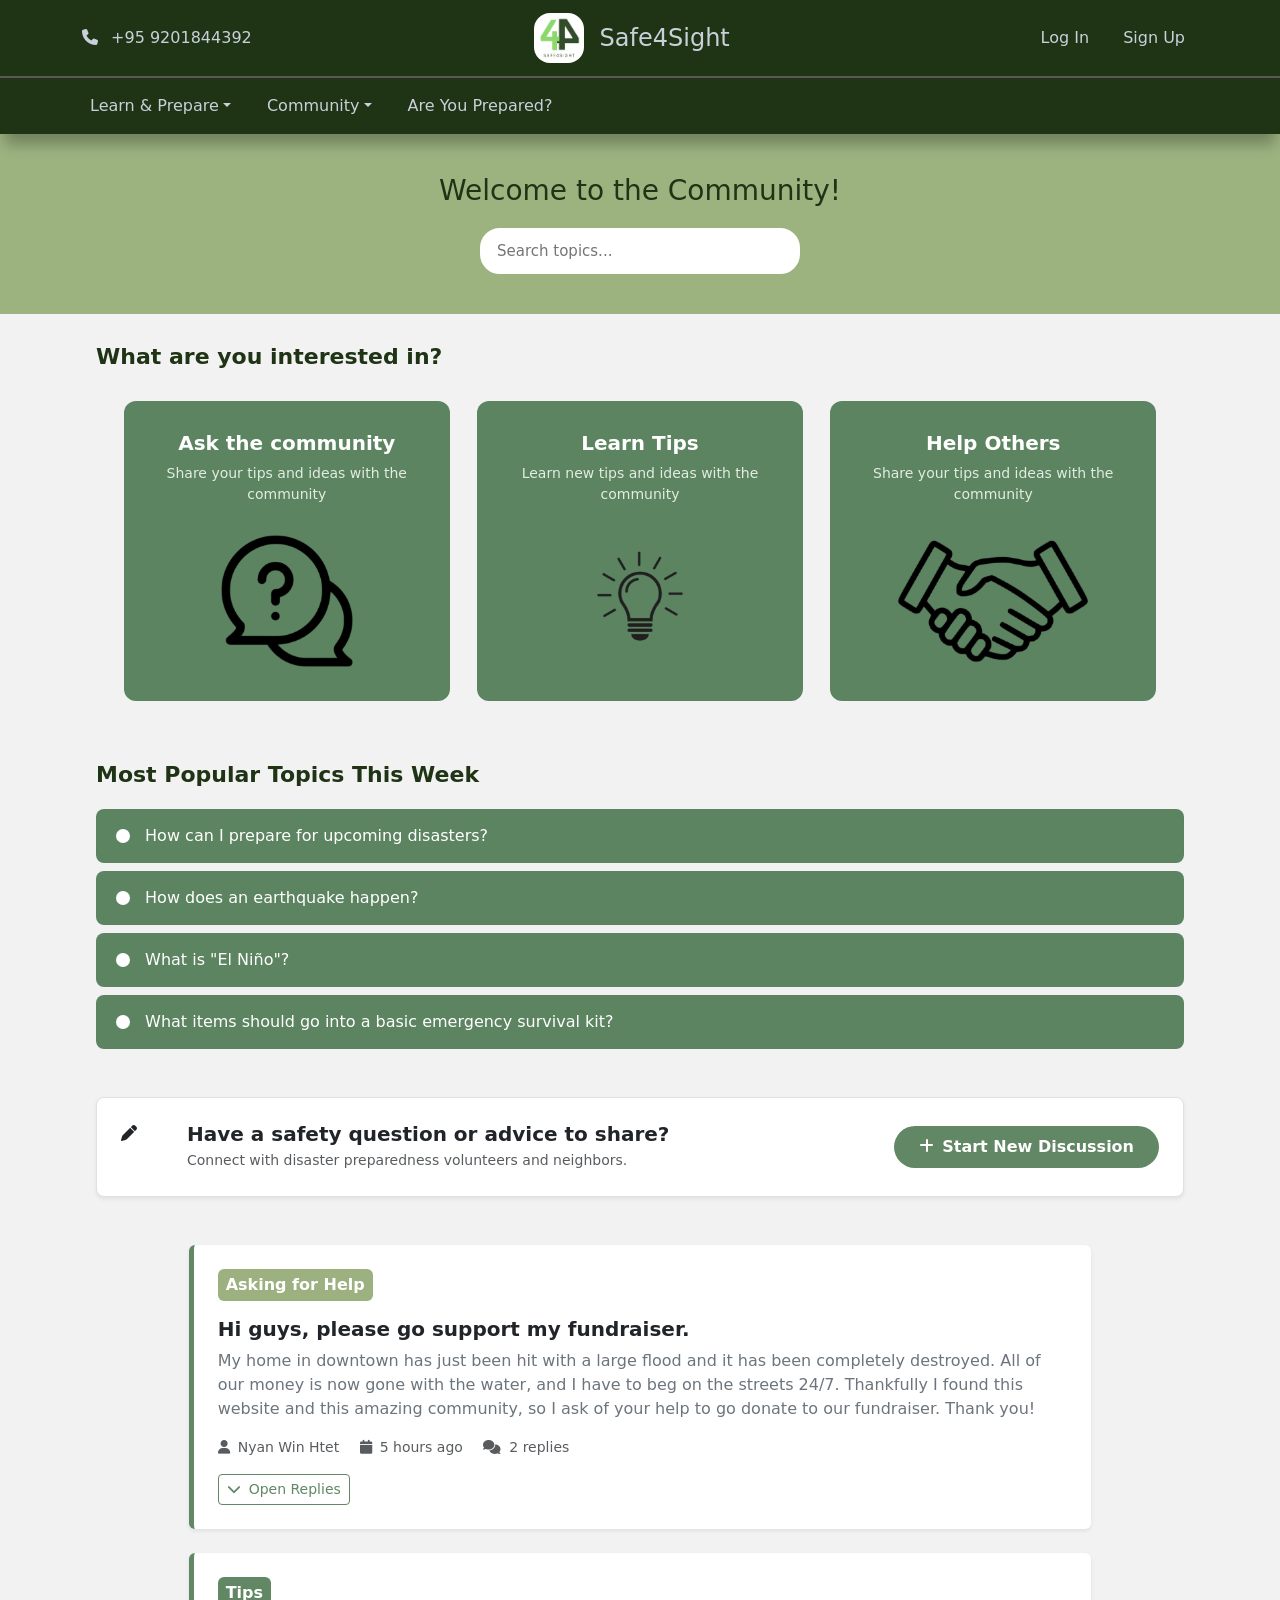
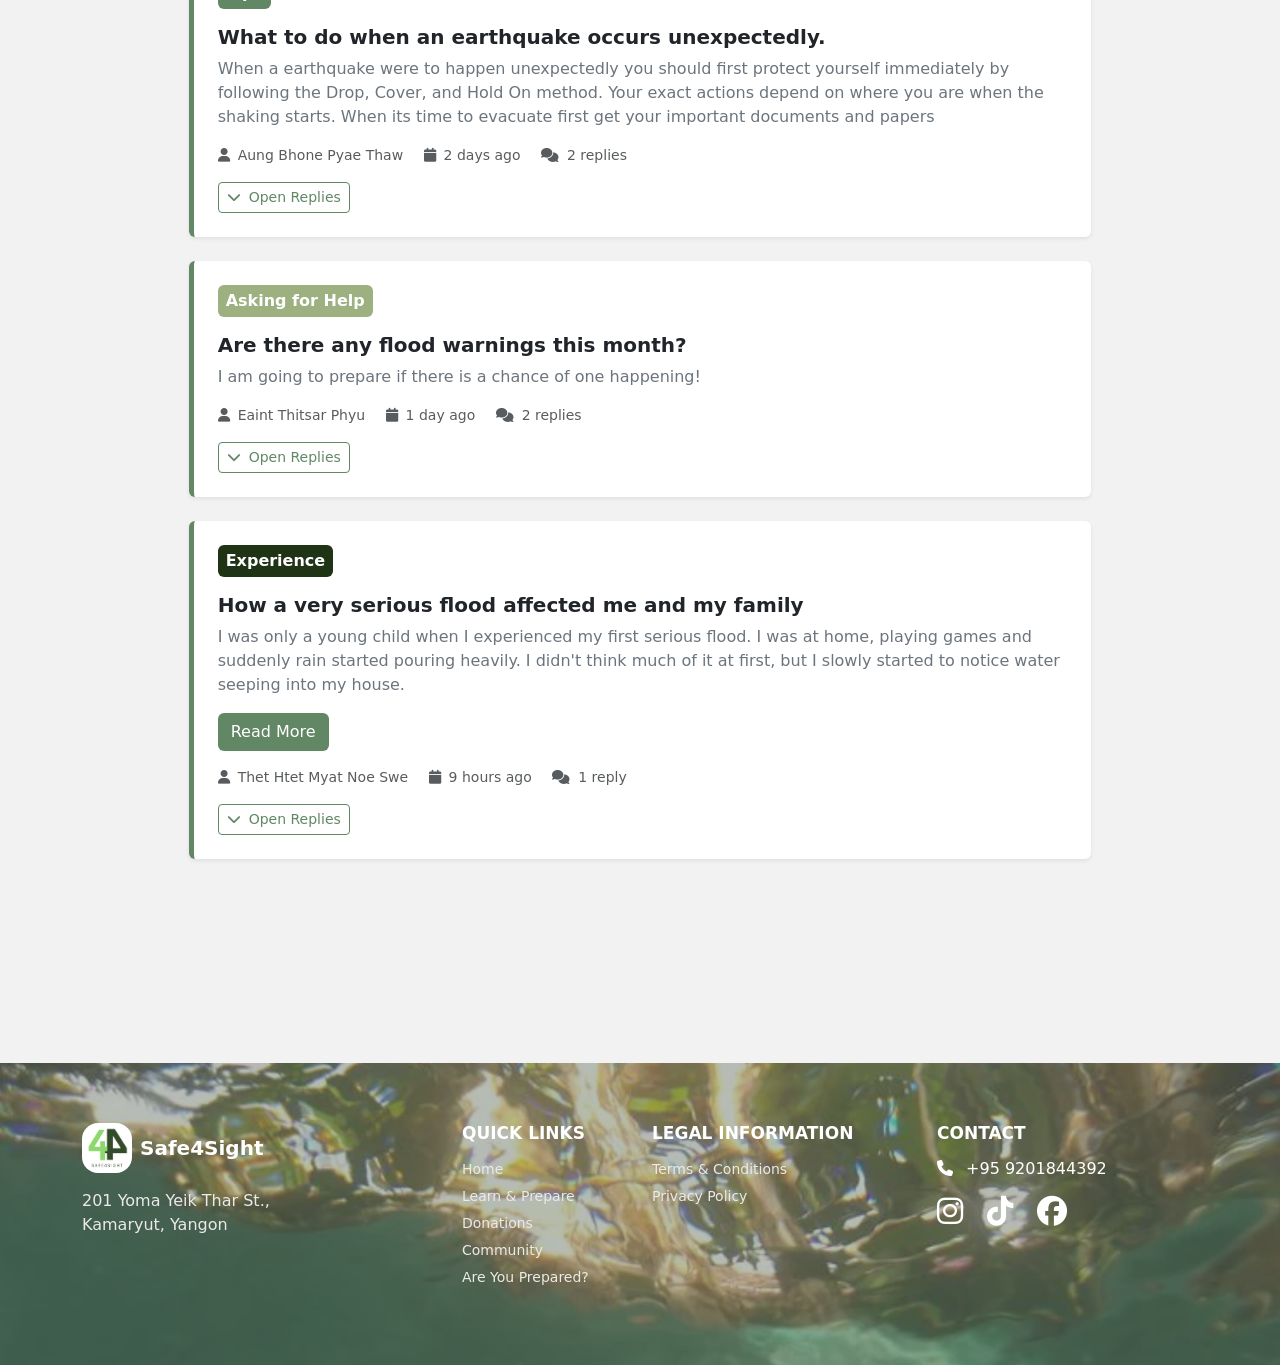
==== community.html @ d3989522 "initial commit" ====
<!DOCTYPE html>
<html lang="en">
<head>
    <link rel="icon" href="/Images/icon_transparent.png">
    <link href="https://cdn.jsdelivr.net/npm/bootstrap@5.3.0/dist/css/bootstrap.min.css" rel="stylesheet">
    <link rel="stylesheet" href="https://cdnjs.cloudflare.com/ajax/libs/font-awesome/6.4.0/css/all.min.css">
    <script src="https://cdn.jsdelivr.net/npm/bootstrap@5.3.0/dist/js/bootstrap.bundle.min.js"></script>

    <title>Community</title>

    <style>
        body{
            background-color: rgb(243, 242, 242);
        }
        .topnavbar{
            border-bottom: 2px solid #605654;
        }
        .bottomnavbar{
            box-shadow: 0px 15px 15px -5px rgba(0, 0, 0, 0.1);
        }
        .sticky-nav{
            position: sticky;
            top: 0;
            z-index: 100;
            background-color: rgb(238, 238, 238);
            box-shadow: 0px 15px 15px -5px rgba(0, 0, 0, 0.2);
        }
        .color1{
            color: #9CB080;
        }
        .color2{
            color: #618764;
        }
        .color1bg{
            background-color: #9CB080;
        }
        .color1bg:hover{
            background-color: rgb(124, 137, 105);
        }
        .color2bg{
            background-color: #618764;
        }
        .color2bg:hover{
            background-color: #496c4c;
        }
        .color3bg{
            background-color: #1f3315;
        }
        .azure{
            color: #c8d1d9;
        }
        .nav-item{
            margin-right: 20px;
        }

        .header {
            background-color: #9cb380;
            text-align: center;
            padding: 40px 20px;
        }

        .header h1 {
            font-size: 28px;
            margin-bottom: 20px;
            color: #1f3315;
        }

        .search-box {
            width: 320px;
            padding: 10px 15px;
            font-size: 15px;
            border: 2px solid #ffffff;
            border-radius: 20px;
            outline: none;
            transition: all 0.3s ease;
        }

        .search-box:focus {
            box-shadow: 0 0 10px rgba(255, 255, 255, 0.8);
            border-color: #1f3315;
        }

        .container-content {
            width: 85%;
            margin: 0 auto;
            padding: 30px 0;
        }

        .container-content h2 {
            font-size: 22px;
            margin-bottom: 20px;
            color: #1f3315;
            font-weight: bold;
        }

        .cards-wrapper {
            text-align: center;
            margin-bottom: 50px;
        }

        .card-custom {
            display: inline-block;
            vertical-align: top;
            width: 30%;
            background-color: #5c8461;
            color: white;
            padding: 20px;
            margin: 1%;
            border-radius: 12px;
            transition: transform 0.3s ease, box-shadow 0.3s ease;
        }

        .card-custom:hover {
            box-shadow: 0px 8px 15px rgba(0, 0, 0, 0.2);
            transform: translateY(-5px);
        }

        .card-custom h3 {
            margin-top: 10px;
            font-size: 20px;
            color: #ffffff;
            font-weight: bold;
        }

        .card-custom p {
            font-size: 14px;
            color: #e2ede0;
        }

        .card-custom img {
            width: 100%;
            height: 160px;
            object-fit: contain;
            border-radius: 8px;
            padding: 10px;
        }

        .topic-list {
            list-style-type: none;
            padding: 0;
            margin: 0;
        }

        .topic-item {
            background-color: #5c8461;
            color: #ffffff;
            padding: 15px 20px;
            margin-bottom: 8px;
            font-size: 16px;
            border-radius: 8px;
            transition: background-color 0.2s ease;
        }

        .topic-item:hover {
            background-color: #496c4c;
            cursor: pointer;
        }

        .circle-icon {
            display: inline-block;
            width: 14px;
            height: 14px;
            background-color: white;
            border-radius: 50%;
            vertical-align: middle;
            margin-right: 10px;
        }

        /* Custom styling for post cards to match green palette */
        .post-card {
            border: none;
            border-left: 5px solid #618764;
            background-color: #ffffff;
        }
        .btn-green-outline {
            color: #618764;
            border-color: #618764;
        }
        .btn-green-outline:hover {
            background-color: #618764;
            color: #ffffff;
        }

        .site-footer{
            overflow: hidden;
            padding-top: 60px;
            padding-bottom: 60px;
            color: #fff;
            background-image: url(Images/footer.png);
            background-size: cover;
        }
        .site-footer h5{
            font-size: 20px;
            font-weight: 600;
        }
        .brand-icon{
            background-image: url(Images/icon.png);
        }
        .footer-address{
            color: rgb(235, 233, 233);
        }
        .footer-heading{
            margin-bottom: 14px;
            font-size: 17px;
            font-weight: 750;
        }
        .footer-links li{
            margin-bottom: 3px;
        }
        .footer-links a{
            color: rgb(235, 233, 233);
            font-size: 14px;
            text-decoration: none;
            transition: color 0.2s ease;
        }
        .footer-links a:hover{
            color:#bfcfa9;
        }
        .social-links{
            display: flex;
            align-items: center;
        }
        .social-links a{
            color: #fff;
            font-size: 30px;
            transition: color 0.2s ease;
        }
        .social-links a:hover{
            color:#bfcfa9;
        }

    </style>
</head>
<body>

    <nav class="navbar navbar-expand-lg color3bg topnavbar">
        <div class="container d-flex align-items-center justify-content-between">
            <div class="azure">
                <i class="fa-solid fa-phone me-2"></i>
                +95 9201844392
            </div>
            <a class="navbar-brand d-flex align-items-center" href="index.html">
                <img src="Images/icon.png" alt="Safe4Sight logo" height="50" class="rounded-4 me-3">
                <div class="azure">
                    <h4 class="mb-0">Safe4Sight</h4>
                </div>
            </a>
            <div class="d-flex">
                <button type="button" class="btn me-2 azure" data-bs-toggle="modal" data-bs-target="#logIn">Log In</button>
                <button type="button" class="btn azure" data-bs-toggle="modal" data-bs-target="#signUp">Sign Up</button>
            </div>
        </div>
    </nav>

    <div class="modal fade" id="logIn">
            <div class="modal-dialog modal-md modal-dialog-centered">
                <div class="modal-content">
                    <div class="modal-header">
                        <h4 class="modal-title">Log into your Account</h4>
                        <button type="button" class="btn-close" data-bs-dismiss="modal"></button>
                    </div>
                    <div class="modal-body">
                        <form>
                            <div class="mb-4">
                            <label class="form-label fw-semibold">Username / Email</label>
                            <div class="input-group">
                                <span class="input-group-text bg-white"><i class="fa-solid fa-user color2"></i></span>
                                <input type="text" class="form-control" placeholder="Type your username / email">
                            </div>
                        </div>

                        <div class="mb-3">
                            <label class="form-label fw-semibold">Password</label>
                            <div class="input-group">
                                <span class="input-group-text bg-white"><i class="fa-solid fa-key color2"></i></span>
                                <input type="password" class="form-control" placeholder="Type your passwword">
                            </div>
                        </div>
                        <button type="button" class="btn text-white mb-3" style="background-color: #618764;" onclick="loggedIn()">
                            Log In
                        </button>
                        <div class="alert alert-success d-none" id="loggedIn">Logged in successfully!</div>
                        </form>
                    </div>
                    <div class="modal-footer">
                        <p>Don't have an account? <a href="#" data-bs-toggle="modal" data-bs-target="#signUp" style="text-decoration: none;">Sign Up Now</a></p>
                    </div>
                </div>
            </div>
        </div>

        <div class="modal fade" id="signUp">
            <div class="modal-dialog modal-md modal-dialog-centered">
                <div class="modal-content">
                    <div class="modal-header">
                        <h4 class="modal-title">Create an Account</h4>
                        <button type="button" class="btn-close" data-bs-dismiss="modal"></button>
                    </div>
                    <div class="modal-body">
                        <form>
                            <div class="mb-4">
                                <label class="form-label fw-semibold">Username</label>
                                <div class="input-group">
                                    <span class="input-group-text bg-white"><i class="fa-solid fa-user color2"></i></span>
                                    <input type="text" class="form-control" placeholder="Type your username">
                                </div>
                            </div>

                            <div class="mb-4">
                                <label class="form-label fw-semibold">Email</label>
                                <div class="input-group">
                                    <span class="input-group-text bg-white"><i class="fa-solid fa-envelope color2"></i></span>
                                    <input type="text" class="form-control" placeholder="Type your email">
                                </div>
                            </div>

                            <div class="mb-3">
                                <label class="form-label fw-semibold">Password</label>
                                <div class="input-group">
                                    <span class="input-group-text bg-white"><i class="fa-solid fa-key color2"></i></span>
                                    <input type="password" class="form-control" placeholder="Type your passwword">
                                </div>
                            </div>
                            <button type="button" class="btn text-white mb-3" style="background-color: #618764;" onclick="accountCreated()">
                            Sign Up
                            </button>
                            <div class="alert alert-success d-none" id="accountCreated">Account created successfully!</div>
                        </form>
                        
                        
                    </div>
                    <div class="modal-footer">
                        <p>Already have an account? <a href="#" data-bs-toggle="modal" data-bs-target="#logIn" style="text-decoration: none;">Login</a></p>
                    </div>
                </div>
            </div>
        </div>

    <div class="sticky-nav">
        <nav class="navbar navbar-dark navbar-expand-lg color3bg bottomnavbar">
            <div class="container d-flex align-items-center justify-content-between">
                <div class="collapse navbar-collapse" id="menu">
                    <ul class="navbar-nav">
                        <li class="nav-item dropdown">
                            <a class="nav-link azure dropdown-toggle" role="button" data-bs-toggle="dropdown">Learn & Prepare</a>
                            <ul class="dropdown-menu text-center">
                                <li><a class="dropdown-item" href="earthquake.html">Earthquakes</a></li>
                                <li><a class="dropdown-item" href="storm.html">Storms</a></li>
                            </ul>
                        </li>
                        <li class="nav-item dropdown">
                            <a class="nav-link azure dropdown-toggle" role="button" data-bs-toggle="dropdown">Community</a>
                            <ul class="dropdown-menu text-center">
                                <li><a class="dropdown-item" href="donation.html">Donation</a></li>
                                <li><a class="dropdown-item" href="community.html">Forum</a></li>
                            </ul>
                        </li>
                        <li class="nav-item"><a href="preparedness_checker.html" class="nav-link azure">Are You Prepared?</a></li>
                    </ul>
                </div>
                <button class="navbar-toggler" type="button" data-bs-toggle="collapse" data-bs-target="#menu">
                    <span class="navbar-toggler-icon"></span>
                </button>
            </div>
        </nav>
    </div>

    <div class="header">
        <h1>Welcome to the Community!</h1>
        <input type="text" id="searchInput" class="search-box" placeholder="Search topics...">
    </div>

    <div class="container-content">
        <h2>What are you interested in?</h2>

        <div class="cards-wrapper">
            <div class="card-custom">
                <h3>Ask the community</h3>
                <p>Share your tips and ideas with the community</p>
                <img src="Images/askin.png" alt="Ask icon">
            </div>

            <div class="card-custom">
                <h3>Learn Tips</h3>
                <p>Learn new tips and ideas with the community</p>
                <img src="Images/learn.png" alt="Learn icon">
            </div>

            <div class="card-custom">
                <h3>Help Others</h3>
                <p>Share your tips and ideas with the community</p>
                <img src="Images/helping.png" alt="Help icon">
            </div>
        </div>

        <h2>Most Popular Topics This Week</h2>
        <ul class="topic-list" id="topicList">
            <li class="topic-item">
                <span class="circle-icon"></span>
                How can I prepare for upcoming disasters?
            </li>
            <li class="topic-item">
                <span class="circle-icon"></span>
                How does an earthquake happen?
            </li>
            <li class="topic-item">
                <span class="circle-icon"></span>
                What is "El Niño"?
            </li>
            <li class="topic-item">
                <span class="circle-icon"></span>
                What items should go into a basic emergency survival kit?
            </li>
        </ul>

        <div class="bg-white p-4 rounded-3 shadow-sm border my-5 d-flex align-items-center justify-content-between flex-wrap gap-3">
            <div class="d-flex align-items-center gap-3">
                <div class="author-avatar" style="width:50px; height:50px;"><i class="fa-solid fa-pen"></i></div>
                <div>
                    <h5 class="mb-1 fw-bold text-dark">Have a safety question or advice to share?</h5>
                    <p class="mb-0 text-muted small">Connect with disaster preparedness volunteers and neighbors.</p>
                </div>
            </div>
            <button class="btn color2bg text-white px-4 py-2 rounded-pill fw-bold" data-bs-toggle="modal" data-bs-target="#createPostModal">
                <i class="fa-solid fa-plus me-2"></i>Start New Discussion
            </button>
        </div>

        <div class="row justify-content-center">
            <div class="col-lg-10">

                <div class="card post-card mb-4 p-4 shadow-sm">
                    <div>
                        <p class="text-white fw-bold color1bg me-2 px-2 py-1 rounded d-inline-block">Asking for Help</p>
                    </div>
                    <h5 class="fw-bold mb-2 text-dark">Hi guys, please go support my fundraiser.</h5>
                    <p class="mb-3 text-secondary">My home in downtown has just been hit with a large flood and it has been completely destroyed. All of our money is now gone with the water, and I have to beg on the streets 24/7. Thankfully I found this website and this amazing community, so I ask of your help to go donate to our fundraiser. Thank you!</p>
                   
                    <div class="text-muted mb-3 small">
                        <i class="fas fa-user me-2"></i>Nyan Win Htet
                        <i class="fas fa-calendar ms-3 me-2"></i>5 hours ago
                        <i class="fas fa-comments ms-3 me-2"></i>2 replies
                    </div>
                    <div>
                        <button class="btn btn-sm btn-green-outline" data-bs-toggle="collapse" data-bs-target="#replies2">
                            <i class="fas fa-chevron-down me-2"></i>Open Replies
                        </button>
                    </div>
                   
                    <div class="collapse mt-3" id="replies2">
                        <div class="bg-light p-3 rounded">
                            <div class="mb-3 pb-3 border-bottom">
                                <div class="d-flex justify-content-between mb-2">
                                    <strong>Aung Bhone Pyae Thaw</strong>
                                    <p class="text-muted small mb-0">4 hours ago</p>
                                </div>
                                <p class="mb-0">Unfortunately I am currently out of money, but I can alert a moderator to verify your fundraiser. Good luck!</p>
                            </div>
 
                            <div class="mb-3 pb-3 border-bottom">
                                <div class="d-flex justify-content-between mb-2">
                                    <strong>Min Hein Khant</strong>
                                    <p class="text-muted small mb-0">2 hours ago</p>
                                </div>
                                <p class="mb-0">I donated MMK 20,000. I hope this helps!</p>
                            </div>
                            <div class="mt-3">
                                <input type="text" class="form-control form-control-sm mb-2" placeholder="Write a reply...">
                                <button class="btn btn-sm color2bg text-white">Reply</button>
                            </div>
                        </div>
                    </div>
                </div>


                <div class="card post-card mb-4 p-4 shadow-sm">
                    <div>
                        <p class="text-white fw-bold color2bg me-2 px-2 py-1 rounded d-inline-block">Tips</p>
                    </div>
                    <h5 class="fw-bold mb-2 text-dark">What to do when an earthquake occurs unexpectedly.</h5>
                    <p class="mb-3 text-secondary">When a earthquake were to happen unexpectedly you should first protect yourself immediately by following the Drop, Cover, and Hold On method. Your exact actions depend on where you are when the shaking starts. When its time to evacuate first get your important documents and papers</p>
                   
                    <div class="text-muted mb-3 small">
                        <i class="fas fa-user me-2"></i>Aung Bhone Pyae Thaw
                        <i class="fas fa-calendar ms-3 me-2"></i>2 days ago
                        <i class="fas fa-comments ms-3 me-2"></i>2 replies
                    </div>
                    <div>
                        <button class="btn btn-sm btn-green-outline" data-bs-toggle="collapse" data-bs-target="#replies1">
                            <i class="fas fa-chevron-down me-2"></i>Open Replies
                        </button>
                    </div>
                   
                    <div class="collapse mt-3" id="replies1">
                        <div class="bg-light p-3 rounded">
                            <div class="mb-3 pb-3 border-bottom">
                                <div class="d-flex justify-content-between mb-2">
                                    <strong>Thet Htet Myat Noe Swe</strong>
                                    <p class="text-muted small mb-0">1 day ago</p>
                                </div>
                                <p class="mb-0">Woww I am so invested!</p>
                            </div>
 
                            <div class="mb-3 pb-3 border-bottom">
                                <div class="d-flex justify-content-between mb-2">
                                    <strong>Aung Bhone Pyae Thaw</strong>
                                    <p class="text-muted small mb-0">1 day ago</p>
                                </div>
                                <p class="mb-0">I know right !!</p>
                            </div>
                            <div class="mt-3">
                                <input type="text" class="form-control form-control-sm mb-2" placeholder="Write a reply...">
                                <button class="btn btn-sm color2bg text-white">Reply</button>
                            </div>
                        </div>
                        
                    </div>
                </div>


                <div class="card post-card mb-4 p-4 shadow-sm">
                    <div>
                        <p class="text-white fw-bold color1bg me-2 px-2 py-1 rounded d-inline-block">Asking for Help</p>
                    </div>
                    <h5 class="fw-bold mb-2 text-dark">Are there any flood warnings this month?</h5>
                    <p class="mb-3 text-secondary">I am going to prepare if there is a chance of one happening!</p>
                   
                    <div class="text-muted mb-3 small">
                        <i class="fas fa-user me-2"></i>Eaint Thitsar Phyu
                        <i class="fas fa-calendar ms-3 me-2"></i>1 day ago
                        <i class="fas fa-comments ms-3 me-2"></i>2 replies
                    </div>
                    <div>
                        <button class="btn btn-sm btn-green-outline" data-bs-toggle="collapse" data-bs-target="#replies2">
                            <i class="fas fa-chevron-down me-2"></i>Open Replies
                        </button>
                    </div>
                   
                    <div class="collapse mt-3" id="replies2">
                        <div class="bg-light p-3 rounded">
                            <div class="mb-3 pb-3 border-bottom">
                                <div class="d-flex justify-content-between mb-2">
                                    <strong>Aung Bhone Pyae Thaw</strong>
                                    <p class="text-muted small mb-0">15 hours ago</p>
                                </div>
                                <p class="mb-0">Ummmmmmmm I think there is one coming in March 2026</p>
                            </div>
 
                            <div class="mb-3 pb-3 border-bottom">
                                <div class="d-flex justify-content-between mb-2">
                                    <strong>Min Hein Khant</strong>
                                    <p class="text-muted small mb-0">15 hours ago</p>
                                </div>
                                <p class="mb-0">March was 7 months ago..?</p>
                            </div>
                            <div class="mt-3">
                                <input type="text" class="form-control form-control-sm mb-2" placeholder="Write a reply...">
                                <button class="btn btn-sm color2bg text-white">Reply</button>
                            </div>
                        </div>
                    </div>
                </div>

                <div class="card post-card mb-4 p-4 shadow-sm">
                    <div>
                        <p class="text-white fw-bold color3bg me-2 px-2 py-1 rounded d-inline-block">Experience</p>
                    </div>
                    <h5 class="fw-bold mb-2 text-dark">How a very serious flood affected me and my family</h5>
                    <p class="mb-3 text-secondary">I was only a young child when I experienced my first serious flood. I was at home, playing games and suddenly rain started pouring heavily. I didn't think much of it at first, but I slowly started to notice water seeping into my house.</p>
                   
                    <div class="collapse" id="readMore3">
                        <p class="mb-3 text-secondary">I live in a one-story house, so I unfortunately had to experience this. I started getting worried when the water started seeping from the roof as well, and my parents told me we had to evacuate. We tried to reach to our family car, but the car itself was already submerged in water ! I was soaking wet, and I got a fever the next day.</p>
                    </div>
   
                    <div>
                        <button class="btn color2bg text-white mb-3" onclick="readMore()" data-bs-toggle="collapse" data-bs-target="#readMore3">
                            <span id="readMoreText3">Read More</span>
                        </button>
                    </div>
 
                    <div class="text-muted mb-3 small">
                        <i class="fas fa-user me-2"></i>Thet Htet Myat Noe Swe
                        <i class="fas fa-calendar ms-3 me-2"></i>9 hours ago
                        <i class="fas fa-comments ms-3 me-2"></i>1 reply
                    </div>
                    <div>
                        <button class="btn btn-sm btn-green-outline" data-bs-toggle="collapse" data-bs-target="#replies3">
                            <i class="fas fa-chevron-down me-2"></i>Open Replies
                        </button>
                    </div>
 
                    <div class="collapse mt-3" id="replies3">
                        <div class="bg-light p-3 rounded">
                            <div class="mb-3 pb-3 border-bottom">
                                <div class="d-flex justify-content-between mb-2">
                                    <strong>Aung Bhone Pyae Thaw</strong>
                                    <p class="text-muted small mb-0">7 hours ago</p>
                                </div>
                                <p class="mb-0">This really inspired me!</p>
                            </div>
                            <div class="mt-3">
                                <input type="text" class="form-control form-control-sm mb-2" placeholder="Write a reply...">
                                <button class="btn btn-sm color2bg text-white">Reply</button>
                            </div>
                        </div>
                    </div>
                </div>
            </div>
        </div>
    </div>

    <div class="modal fade" id="createPostModal" tabindex="-1" aria-hidden="true">
        <div class="modal-dialog modal-dialog-centered">
            <div class="modal-content">
                <div class="modal-header color3bg text-white">
                    <h5 class="modal-title"><i class="fa-solid fa-pen-to-square me-2"></i>Start a Discussion</h5>
                    <button type="button" class="btn-close btn-close-white" data-bs-dismiss="modal" aria-label="Close"></button>
                </div>
                <div class="modal-body">
                    <form>
                        <div class="mb-3">
                            <label class="form-label fw-bold text-dark">Topics</label>
                            <select class="form-select">
                                <option selected>Tips</option>
                                <option>Experience</option>
                                <option>Asking for Help</option>
                            </select>
                        </div>
                        
                        <div class="mb-3">
                            <label class="form-label fw-bold text-dark">Discussion Title</label>
                            <input type="text" class="form-control" placeholder="Write your question or safety tip.">
                        </div>
                        <div class="mb-3">
                            <label class="form-label fw-bold text-dark">Details / Description</label>
                            <textarea class="form-control" rows="4" placeholder="Provide context for the community..."></textarea>
                        </div>
                    </form>
                </div>
                <div class="modal-footer">
                    <button type="button" class="btn btn-secondary" data-bs-dismiss="modal">Cancel</button>
                    <button type="button" class="btn color2bg text-white" onclick="window.alert('Your post has successfully been published.')">Publish Discussion</button>
                </div>
            </div>
        </div>
    </div>
        
    <footer class="site-footer" style="margin-top: 150px;">
        <div class="container">
            <div class="row">
                <div class="col-md-4">
                    <div class="d-flex align-items-center mb-3">
                        <img src="Images/icon.png" alt="logo" width="50px" class="me-2 rounded-4">
                        <h5 class="mb-0">Safe4Sight</h5>
                    </div>
                    <p class="footer-address mb-3">201 Yoma Yeik Thar St.,<br>Kamaryut, Yangon</p>
                </div>
 
                <div class="col-md-2">
                    <h6 class="footer-heading">QUICK LINKS</h6>
                    <ul class="list-unstyled footer-links">
                        <li><a href="index.html">Home</a></li>
                        <li><a href="earthquake.html">Learn & Prepare</a></li>
                        <li><a href="donation.html">Donations</a></li>
                        <li><a href="community.html">Community</a></li>
                        <li><a href="preparedness_checker.html">Are You Prepared?</a></li>
                    </ul>
                </div>
 
                <div class="col-md-3">
                    <h6 class="footer-heading">LEGAL INFORMATION</h6>
                    <ul class="list-unstyled footer-links">
                    <li><a href="terms_and_conditions.html">Terms & Conditions</a></li>
                    <li><a href="privacy_policy.html">Privacy Policy</a></li>
                    </ul>
                </div>
 
                <div class="col-md-3">
                    <h6 class="footer-heading">CONTACT</h6>
                    <div>
                        <i class="fa-solid fa-phone me-2"></i>
                        +95 9201844392
                    </div>
 
                    <div class="social-links mt-2">
                    <a href="#">
                        <i class="fa-brands fa-instagram me-4"></i>
                    </a>
                    <a href="#">
                        <i class="fa-brands fa-tiktok me-4"></i>
                    </a>
                    <a href="#">
                        <i class="fa-brands fa-facebook"></i>
                    </a>
                    </div>
                </div>
            </div>
        </div>
    </footer>

    <script>
        function readMore(){
            let btn = document.getElementById("readMoreText3");
            if (btn.innerHTML == "Read More"){
                btn.innerHTML = "See Less";
            }
            else{
                btn.innerHTML = "Read More";
            }
            
        }
        function accountCreated(){
            let accountCreated = document.getElementById("accountCreated");
            accountCreated.classList.remove("d-none");
        }
        function loggedIn(){
            let loggedIn = document.getElementById("loggedIn");
            loggedIn.classList.remove("d-none");
        }
    </script>
</body>
</html>
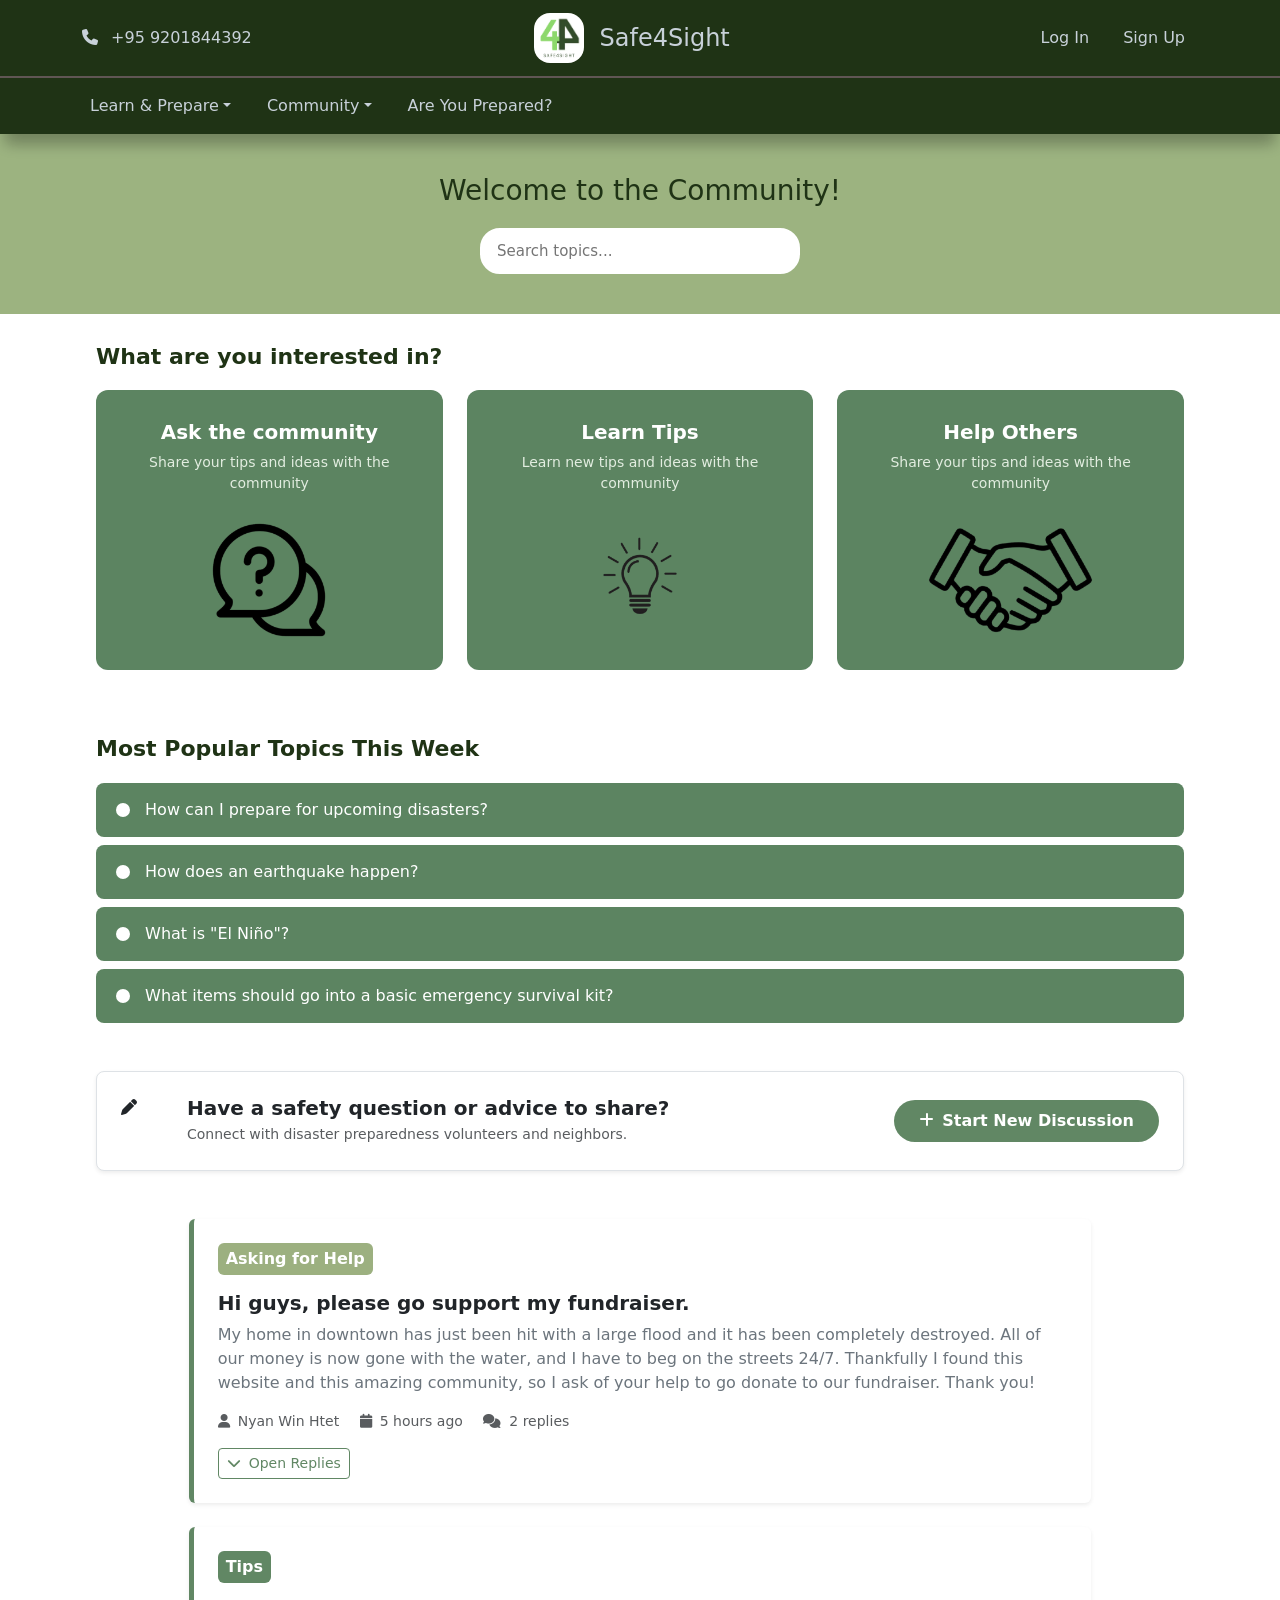
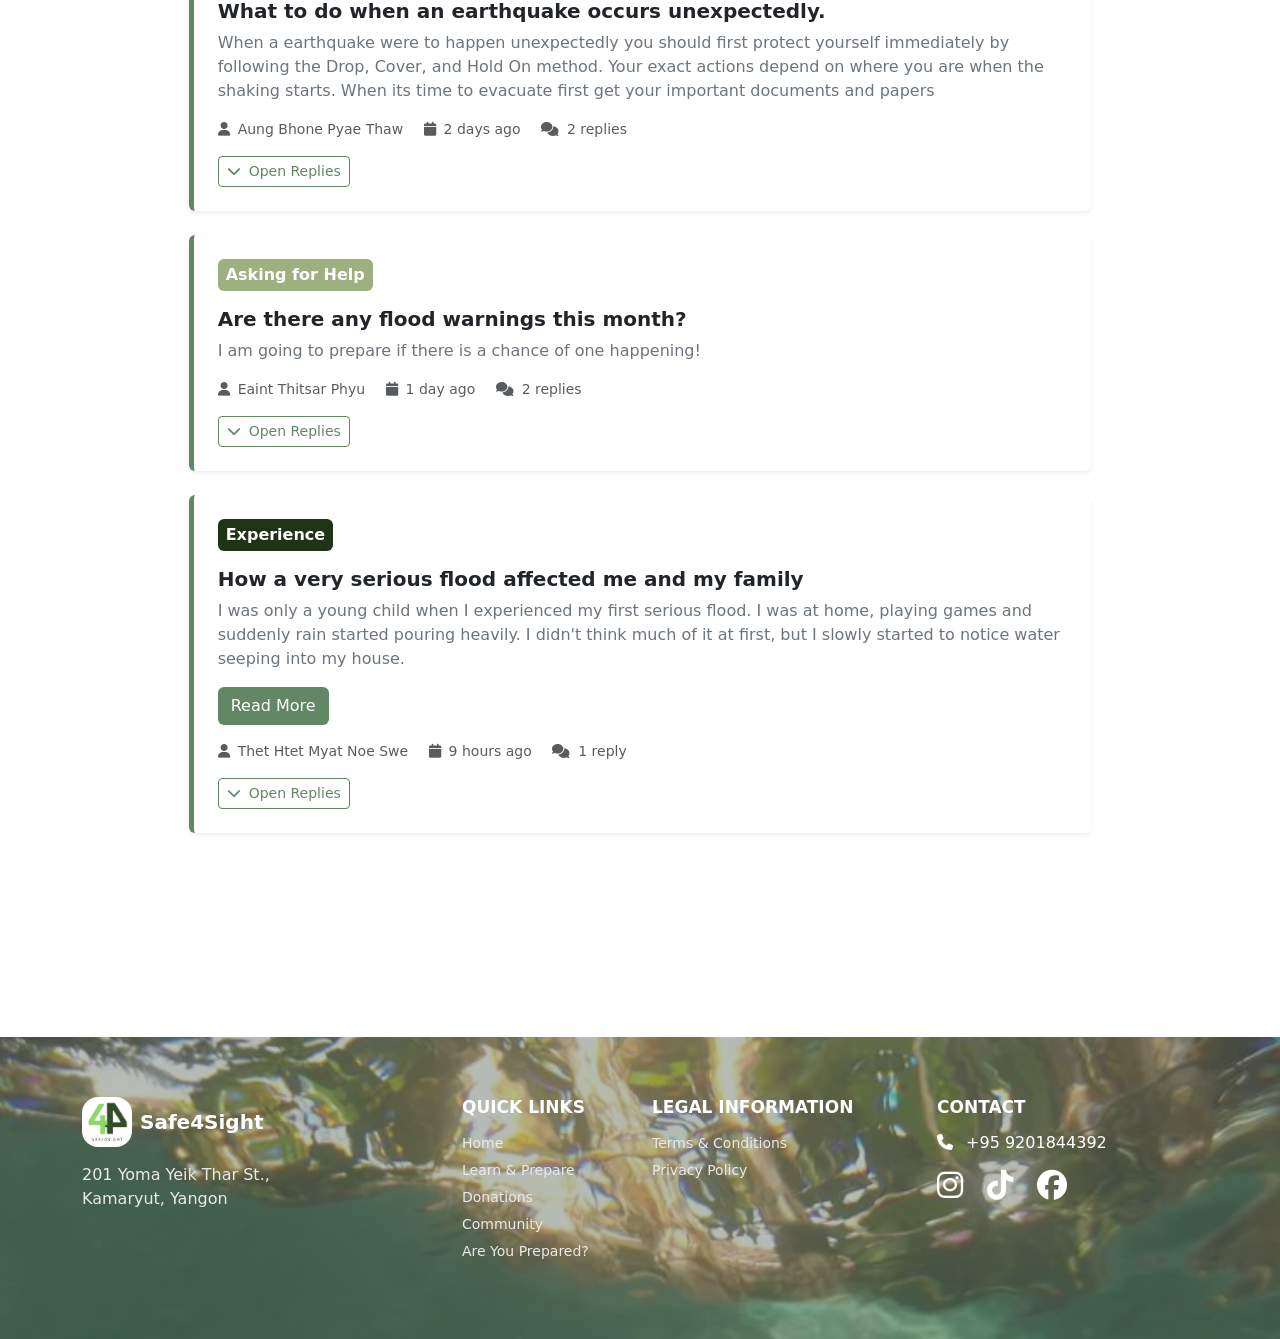
==== commit 933f3a01: "fixed responsiveness in community, fixed cards in donate" ====
--- a/community.html
+++ b/community.html
@@ -1,57 +1,15 @@
 <!DOCTYPE html>
 <html lang="en">
 <head>
-    <link rel="icon" href="/Images/icon_transparent.png">
+    <link rel="icon" href="Images/icon_transparent.png">
+    <meta name="viewport" content="width=device-width, initial-scale=1.0">
     <link href="https://cdn.jsdelivr.net/npm/bootstrap@5.3.0/dist/css/bootstrap.min.css" rel="stylesheet">
     <link rel="stylesheet" href="https://cdnjs.cloudflare.com/ajax/libs/font-awesome/6.4.0/css/all.min.css">
     <script src="https://cdn.jsdelivr.net/npm/bootstrap@5.3.0/dist/js/bootstrap.bundle.min.js"></script>
-
     <title>Community</title>
+    <link rel="stylesheet" href="style.css">
 
     <style>
-        body{
-            background-color: rgb(243, 242, 242);
-        }
-        .topnavbar{
-            border-bottom: 2px solid #605654;
-        }
-        .bottomnavbar{
-            box-shadow: 0px 15px 15px -5px rgba(0, 0, 0, 0.1);
-        }
-        .sticky-nav{
-            position: sticky;
-            top: 0;
-            z-index: 100;
-            background-color: rgb(238, 238, 238);
-            box-shadow: 0px 15px 15px -5px rgba(0, 0, 0, 0.2);
-        }
-        .color1{
-            color: #9CB080;
-        }
-        .color2{
-            color: #618764;
-        }
-        .color1bg{
-            background-color: #9CB080;
-        }
-        .color1bg:hover{
-            background-color: rgb(124, 137, 105);
-        }
-        .color2bg{
-            background-color: #618764;
-        }
-        .color2bg:hover{
-            background-color: #496c4c;
-        }
-        .color3bg{
-            background-color: #1f3315;
-        }
-        .azure{
-            color: #c8d1d9;
-        }
-        .nav-item{
-            margin-right: 20px;
-        }
 
         .header {
             background-color: #9cb380;
@@ -99,15 +57,17 @@
         }
 
         .card-custom {
-            display: inline-block;
-            vertical-align: top;
-            width: 30%;
             background-color: #5c8461;
             color: white;
             padding: 20px;
-            margin: 1%;
             border-radius: 12px;
             transition: transform 0.3s ease, box-shadow 0.3s ease;
+            width: 100%;
+            height: 100%;
+            min-height: 260px;
+            display: flex;
+            flex-direction: column;
+            align-items: center;
         }
 
         .card-custom:hover {
@@ -129,7 +89,7 @@
 
         .card-custom img {
             width: 100%;
-            height: 160px;
+            height: 140px;
             object-fit: contain;
             border-radius: 8px;
             padding: 10px;
@@ -373,23 +333,29 @@
     <div class="container-content">
         <h2>What are you interested in?</h2>
 
-        <div class="cards-wrapper">
-            <div class="card-custom">
-                <h3>Ask the community</h3>
-                <p>Share your tips and ideas with the community</p>
-                <img src="Images/askin.png" alt="Ask icon">
-            </div>
-
-            <div class="card-custom">
-                <h3>Learn Tips</h3>
-                <p>Learn new tips and ideas with the community</p>
-                <img src="Images/learn.png" alt="Learn icon">
-            </div>
-
-            <div class="card-custom">
-                <h3>Help Others</h3>
-                <p>Share your tips and ideas with the community</p>
-                <img src="Images/helping.png" alt="Help icon">
+        <div class="cards-wrapper row">
+            <div class="col-12 col-sm-6 col-md-4 mb-3">
+                <div class="card-custom">
+                    <h3>Ask the community</h3>
+                    <p>Share your tips and ideas with the community</p>
+                    <img src="Images/askin.png" alt="Ask icon">
+                </div>
+            </div>
+
+            <div class="col-12 col-sm-6 col-md-4 mb-3">
+                <div class="card-custom">
+                    <h3>Learn Tips</h3>
+                    <p>Learn new tips and ideas with the community</p>
+                    <img src="Images/learn.png" alt="Learn icon">
+                </div>
+            </div>
+
+            <div class="col-12 col-sm-6 col-md-4 mb-3">
+                <div class="card-custom">
+                    <h3>Help Others</h3>
+                    <p>Share your tips and ideas with the community</p>
+                    <img src="Images/helping.png" alt="Help icon">
+                </div>
             </div>
         </div>
 
@@ -421,7 +387,7 @@
                     <p class="mb-0 text-muted small">Connect with disaster preparedness volunteers and neighbors.</p>
                 </div>
             </div>
-            <button class="btn color2bg text-white px-4 py-2 rounded-pill fw-bold" data-bs-toggle="modal" data-bs-target="#createPostModal">
+            <button class="btn color2bg color2bghover text-white px-4 py-2 rounded-pill fw-bold" data-bs-toggle="modal" data-bs-target="#createPostModal">
                 <i class="fa-solid fa-plus me-2"></i>Start New Discussion
             </button>
         </div>
@@ -442,12 +408,12 @@
                         <i class="fas fa-comments ms-3 me-2"></i>2 replies
                     </div>
                     <div>
-                        <button class="btn btn-sm btn-green-outline" data-bs-toggle="collapse" data-bs-target="#replies2">
+                        <button class="btn btn-sm btn-green-outline" data-bs-toggle="collapse" data-bs-target="#replies4">
                             <i class="fas fa-chevron-down me-2"></i>Open Replies
                         </button>
                     </div>
                    
-                    <div class="collapse mt-3" id="replies2">
+                    <div class="collapse mt-3" id="replies4">
                         <div class="bg-light p-3 rounded">
                             <div class="mb-3 pb-3 border-bottom">
                                 <div class="d-flex justify-content-between mb-2">
@@ -466,7 +432,7 @@
                             </div>
                             <div class="mt-3">
                                 <input type="text" class="form-control form-control-sm mb-2" placeholder="Write a reply...">
-                                <button class="btn btn-sm color2bg text-white">Reply</button>
+                                <button class="btn btn-sm color2bg color2bghover text-white">Reply</button>
                             </div>
                         </div>
                     </div>
@@ -510,7 +476,7 @@
                             </div>
                             <div class="mt-3">
                                 <input type="text" class="form-control form-control-sm mb-2" placeholder="Write a reply...">
-                                <button class="btn btn-sm color2bg text-white">Reply</button>
+                                <button class="btn btn-sm color2bg color2bghover text-white">Reply</button>
                             </div>
                         </div>
                         
@@ -555,7 +521,7 @@
                             </div>
                             <div class="mt-3">
                                 <input type="text" class="form-control form-control-sm mb-2" placeholder="Write a reply...">
-                                <button class="btn btn-sm color2bg text-white">Reply</button>
+                                <button class="btn btn-sm color2bg color2bghover text-white">Reply</button>
                             </div>
                         </div>
                     </div>
@@ -600,7 +566,7 @@
                             </div>
                             <div class="mt-3">
                                 <input type="text" class="form-control form-control-sm mb-2" placeholder="Write a reply...">
-                                <button class="btn btn-sm color2bg text-white">Reply</button>
+                                <button class="btn btn-sm color2bg color2bghover text-white">Reply</button>
                             </div>
                         </div>
                     </div>
@@ -639,7 +605,7 @@
                 </div>
                 <div class="modal-footer">
                     <button type="button" class="btn btn-secondary" data-bs-dismiss="modal">Cancel</button>
-                    <button type="button" class="btn color2bg text-white" onclick="window.alert('Your post has successfully been published.')">Publish Discussion</button>
+                    <button type="button" class="btn color2bg color2bghover text-white" onclick="window.alert('Your post has successfully been published.')">Publish Discussion</button>
                 </div>
             </div>
         </div>
--- a/style.css
+++ b/style.css
@@ -0,0 +1,1159 @@
+/*Global CSS*/
+
+* {
+    margin: 0;
+    padding: 0;
+    box-sizing: border-box;
+    scroll-behavior: smooth;
+}
+    .topnavbar{
+            border-bottom: 2px solid #605654;
+    }
+    .bottomnavbar{
+            box-shadow: 0px 15px 15px -5px rgba(0, 0, 0, 0.1);
+    }
+    .sticky-nav{
+            position: sticky;
+            top: 0;
+            z-index: 100;
+            background-color: rgb(238, 238, 238);
+            box-shadow: 0px 15px 15px -5px rgba(0, 0, 0, 0.2);
+    }
+    .color1{
+        color: #9CB080;
+    }
+    .color2{
+        color: #618764;
+    }
+    .color1bg{
+        background-color: #9CB080;
+    }
+    .color1bghover:hover{
+        background-color: #6c7a59;
+    }
+    .color2bg{
+        background-color: #618764;
+    }
+    .color2bghover:hover{
+        background-color: #496c4c;
+    }
+    .color3bg{
+        background-color: #1f3315;
+    }
+    .color3bghover:hover{
+        background-color: #0f190a;
+    }
+    .azure{
+        color: #c8d1d9;
+    }
+    .nav-item{
+        margin-right: 20px;
+    }
+    .site-footer{
+            overflow: hidden;
+            padding-top: 60px;
+            padding-bottom: 60px;
+            color: #fff;
+            background-image: url(Images/footer.png);
+            background-size: cover;
+}
+.site-footer h5{
+            font-size: 20px;
+            font-weight: 600;
+}
+.brand-icon{
+            background-image: url(Images/footer.png);
+}
+.footer-address{
+            color: rgb(235, 233, 233);
+}
+.footer-heading{
+            margin-bottom: 14px;
+            font-size: 17px;
+            font-weight: 750;
+}
+.footer-links li{
+            margin-bottom: 3px;
+}
+.footer-links a{
+            color: rgb(235, 233, 233);
+            font-size: 14px;
+            text-decoration: none;
+            transition: color 0.2s ease;
+}
+.footer-links a:hover{
+            color:#bfcfa9;
+}
+.social-links{
+            display: flex;
+            align-items: center;
+}
+.social-links a{
+            color: #fff;
+            font-size: 30px;
+            transition: color 0.2s ease;
+}
+.social-links a:hover{
+            color:#bfcfa9;
+}
+
+
+/*Homepage CSS*/
+
+.logo {
+    font-size: 24px;
+    font-weight: 700;
+    color: #333;
+    text-decoration: none;
+}
+
+.logo span {
+    color: #618764;
+}
+
+.menu-toggle {
+    display: none;
+    font-size: 24px;
+    cursor: pointer;
+}
+
+.icon-container {
+  display: flex;
+  flex-direction: row;
+  justify-content: center;
+  align-items: center;
+  gap: 15px;
+  background-color: #7E9C72;
+  padding: 40px 20px;
+  width: 100%;
+  box-sizing: border-box;
+}
+
+.icons {
+  display: flex;
+  align-items: center;
+  gap: 15px;
+  background-color: #ffffff;
+  padding: 20px;
+  flex: 1; 
+  min-width: 0;
+  border-radius: 2px;
+  border: 1px solid #e2e2e2;
+  box-shadow: 0 2px 4px rgba(0, 0, 0, 0.04);
+}
+
+.icons img {
+  width: 45px;
+  height: 45px;
+  object-fit: contain;
+  flex-shrink: 0;
+}
+
+.info {
+  display: flex;
+  flex-direction: column;
+}
+
+.info h3 {
+  margin: 0;
+  font-size: 15px;
+  font-weight: 700;
+  color: #333333;
+  line-height: 1.2;
+}
+
+.info span {
+  font-size: 12px;
+  color: #777777;
+  margin-top: 4px;
+}
+
+.hero {
+    min-height: 85vh;
+    display: flex;
+    align-items: center;
+    justify-content: space-between;
+    max-width: 1200px;
+    margin: 0 auto;
+    gap: 40px;
+}
+
+.hero-content {
+    flex: 1;
+}
+
+.hero-title {
+    font-size: 48px;
+    font-weight: 700;
+    color: #222;
+    margin-bottom: 20px;
+    line-height: 1.2;
+}
+
+.hero-description {
+    font-size: 16px;
+    color: #666;
+    margin-bottom: 30px;
+    line-height: 1.6;
+}
+
+.hero-btns {
+    display: flex;
+    gap: 15px;
+}
+
+.donate-btn {
+    padding: 12px 25px;
+    border-radius: 5px;
+    font-weight: 500;
+    text-decoration: none;
+    transition: background 0.3s ease, transform 0.2s ease;
+}
+
+.about-btn {
+    padding: 12px 25px;
+    border-radius: 5px;
+    font-weight: 500;
+    text-decoration: none;
+    transition: background 0.3s ease, transform 0.2s ease;
+}
+
+.primary-btn {
+    background-color: #5E724A;
+    color: #fff;
+}
+
+.primary-btn:hover {
+    background-color: #618764;
+    transform: translateY(-2px);
+}
+
+.secondary-btn {
+    background-color: transparent;
+    color: #9CB080;
+    border: 2px solid #9CB080;
+}
+
+.secondary-btn:hover {
+    background-color: #618764;
+    color: #fff;
+    transform: translateY(-2px);
+}
+
+.hero-image {
+    flex: 1;
+    display: flex;
+    justify-content: center;
+    transition: transform 0.75s ease-in-out;
+}
+.hero-image:hover {
+    transform: scale(1.1);
+}
+
+.hero-image img {
+    max-width: 100%;
+    height: auto;
+    animation: float 3s ease-in-out infinite;
+}
+
+@keyframes float {
+    0%, 100% { transform: translateY(0); }
+    50% { transform: translateY(-10px); }
+}
+
+
+@media (max-width: 768px) {
+    .nav-menu {
+        display: none;
+    }
+    .menu-toggle {
+        display: block;
+    }
+    .hero {
+        flex-direction: column-reverse;
+        text-align: center;
+        padding-top: 120px;
+    }
+    .hero-btns {
+        justify-content: center;
+    }
+    .hero-title {
+        font-size: 36px;
+    }
+}
+.products {
+    max-width: 1200px;
+    margin: 60px auto;
+    padding: 0 20px;
+}
+
+.section-header {
+    text-align: center;
+    margin-bottom: 40px;
+}
+
+.section-title {
+    font-size: 36px;
+    font-weight: 700;
+    color: #222;
+    margin-bottom: 10px;
+}
+
+.product-filters {
+    margin-bottom: 40px;
+}
+
+.filter-btn {
+    padding: 8px 20px;
+    border: 2px solid #9CB080;
+    background-color: transparent;
+    color: #9CB080;
+    border-radius: 20px;
+    cursor: pointer;
+    font-weight: 500;
+    transition: all 0.3s ease;
+}
+
+.filter-btn.active, .filter-btn:hover {
+    background-color: #9CB080;
+    color: #fff;
+}
+
+.products-grid {
+    display: grid;
+    grid-template-columns: repeat(auto-fit, minmax(260px, 1fr));
+    gap: 30px;
+}
+
+.product-card {
+    background-color: #fff;
+    border-radius: 10px;
+    overflow: hidden;
+    box-shadow: 0 5px 15px rgba(0,0,0,0.08);
+    position: relative;
+    transition: transform 0.3s ease;
+}
+
+.product-card:hover {
+    transform: translateY(-5px);
+}
+
+.product-card img {
+    width: 100%;
+    height: 200px;
+    object-fit: cover;
+}
+
+.product-badge {
+    position: absolute;
+    top: 15px;
+    left: 15px;
+    background-color: #618764;
+    color: #fff;
+    padding: 4px 10px;
+    font-size: 12px;
+    font-weight: 600;
+    border-radius: 4px;
+    z-index: 10;
+}
+
+.product-info {
+    padding: 20px;
+}
+
+.product-info h3 {
+    font-size: 18px;
+    font-weight: 600;
+    color: #222;
+    margin-bottom: 8px;
+}
+
+.product-desc {
+    font-size: 14px;
+    color: #666;
+    margin-bottom: 15px;
+    line-height: 1.4;
+}
+
+.product-footer {
+    display: flex;
+    align-items: center;
+    justify-content: space-between;
+}
+
+.add-to-cart-btn {
+    background-color: #1f3315;
+    color: #fff;
+    border: none;
+    padding: 8px 15px;
+    border-radius: 5px;
+    cursor: pointer;
+    font-weight: 500;
+    transition: background 0.3s ease;
+}
+
+.add-to-cart-btn:hover {
+    background-color: #618764;
+}
+
+.toast {
+    position: fixed;
+    bottom: 30px;
+    right: 30px;
+    background-color: #1f3315;
+    color: #fff;
+    padding: 12px 20px;
+    border-radius: 8px;
+    box-shadow: 0 5px 15px rgba(0,0,0,0.2);
+    display: flex;
+    align-items: center;
+    gap: 10px;
+    z-index: 1000;
+    opacity: 0;
+    visibility: hidden;
+    transition: opacity 0.3s ease, visibility 0.3s ease, transform 0.3s ease;
+    transform: translateY(20px);
+}
+
+.toast.show {
+    opacity: 1;
+    visibility: visible;
+    transform: translateY(0);
+}
+
+.toast i {
+    color: #9CB080;
+    font-size: 18px;
+}
+.underdono-btn {
+    color: #5E724A;
+    text-align: center;
+    padding: 12px 25px;
+    border-radius: 5px;
+    font-weight: 500;
+    text-decoration: none;
+    transition: background 0.3s ease, transform 0.2s ease;
+}
+
+
+/* Learn & Prepare CSS*/
+
+.hero-earthquake{
+    background-image: url('Images/earthquakehero.jpg');
+    background-repeat: no-repeat;
+    background-position: center;
+    background-size: cover;
+    min-height: 250px;
+    color: white;
+    display: flex;
+    align-items: center;
+    padding: 30px 8%;
+}
+.hero-toptext-earthquake{
+    font-size: 14px;
+    font-weight: 800;
+}
+.hero-earthquake h1{
+    font-size: 50px;
+    line-height: 75px;
+}
+.hero-earthquake p{
+    font-size: 18px;
+    color: #e3edf0;
+}
+.hero-storm{
+    background-image: url('Images/stormhero.jpg');
+    background-repeat: no-repeat;
+    background-position: center;
+    background-size: cover;
+    min-height: 250px;
+    color: white;
+    display: flex;
+    align-items: center;
+    padding: 30px 8%;
+}
+.hero-toptext-storm{
+    font-size: 14px;
+    font-weight: 800;
+}
+.hero-storm h1{
+    font-size: 50px;
+    line-height: 1.2;
+}
+.hero-storm p{
+    font-size: 18px;
+    color: #e3edf0;
+    max-width: 700px;
+}
+.beforeduringafterbtn-container{
+    background-color:#618764;
+}
+.beforeduringafterbtn{
+    color: white;
+    background-color: #79997c;
+    height: 45px;
+    display: flex;
+    align-items: center;
+    justify-content: center;
+}
+.beforeduringafterbtn:hover{
+    color: white;
+    background-color: #4c6d50;
+}
+
+.readiness-header{
+    display: flex;
+    align-items: center;
+}
+.readiness-icon{
+    width: 42px;
+    height: 42px;
+    border-radius: 12px;
+    background-color: #9CB080;
+    color: white;
+    display: flex;
+    align-items: center;
+    justify-content: center;
+}
+.readiness-card{
+    padding: 10px;
+    background-color: #f9f9f9;
+    border: 1px solid rgb(237, 237, 237);
+}
+.document-card{
+    box-shadow: 0 4px 8px rgba(0, 0, 0, 0.1);
+    height: 360px;
+    margin-bottom: 25px;
+    border-radius: 12px;
+    overflow: hidden;
+    transition: all 0.3s ease;
+}
+.document-card:hover{
+    transform: translateY(-7px);
+    box-shadow: 0 8px 16px rgba(0, 0, 0, 0.2);
+}
+.document-card img{
+    height: 60%;
+}
+.history-section{
+    padding:58px 0 70px;
+}
+.history-list{
+    position:relative;
+    max-width:900px;
+    margin:30px auto 0;
+    padding-left:30px;
+}
+.history-list:before{
+    content:"";
+    position:absolute;
+    left:8px;
+    top:8px;
+    bottom:8px;
+    width:2px;
+    background:#d6e1d0;
+}
+.history-item{
+    position:relative;
+    margin-bottom:17px;
+    padding:19px 22px
+}
+.history-item:before{
+    content:"";
+    position:absolute;
+    left:-31px;
+    top:25px;
+    width:13px;
+    height:13px;
+    border-radius:50%;
+    background-color: #618764;
+    border:3px solid #e5eee0;
+    box-sizing:content-box
+}
+.history-year{
+    font-size: 14px;
+    font-weight: 750;
+    margin-bottom :8px;
+}
+.history-item h5{
+    font-weight: 700;
+    margin-bottom: 5px;
+}
+.history-item p{
+    color:rgb(130, 130, 130);
+}
+.contact-entry{
+    background-color:#f5f8f2;
+    padding:10px 12px;
+    border-radius:9px;
+    margin-top:8px;
+    font-size:15px;
+}
+
+.during-section {
+    width: 75%;
+    margin: auto;
+}
+
+.safety-step {
+    background-color:#496c4c;
+    color: white;
+    border: none;
+    border-radius: 12px;
+    height: 100%;
+    transition: 0.3s;
+    overflow: hidden;
+    height: 360px;
+}
+
+.safety-step img{
+    height: 60%;
+    object-fit: cover;
+}
+
+.safety-step:hover {
+    transform: translateY(-3px);
+    background-color: #304b24;
+}
+
+.safety-icon {
+    font-size: 35px;
+    color: #b5c99b;
+    margin-bottom: 18px;
+}
+
+.situation-card {
+    border: none;
+    border-radius: 12px;
+    padding: 22px;
+    height: 100%;
+    box-shadow: 0 3px 10px rgba(0, 0, 0, 0.05);
+}
+.situation-card button{
+    background-color: #4c6d50;
+}
+.situation-card button:hover{
+    background-color:#1f3315;
+}
+
+.situation-icon {
+    font-size: 30px;
+    color: #618764;
+    margin-bottom: 15px;
+}
+
+.extra-advice {
+    background-color: #f1f5ed;
+    border-left: 4px solid #618764;
+    padding: 15px;
+    margin-top: 15px;
+    border-radius: 5px;
+}
+
+.extra-advice ul {
+    margin-bottom: 0;
+}
+
+.trapped-section {
+    background-color: #1f3315;
+    color: white;
+    border-radius: 12px;
+    padding: 30px;
+}
+
+.trapped-icon {
+    font-size: 45px;
+    color: #b5c99b;
+}
+
+.after-images{
+    border-radius: 15px;
+    padding: 15px;
+    height: 350px;
+    background-size: cover; 
+    background-position: center;
+}
+
+/* donate cards CSS */
+.card-links{
+    text-decoration: none;
+}
+.donatecards{
+    transition: transform 0.3s ease;
+}
+.donatecards:hover{
+    transform: translateY(-5px);
+}
+.verifiedbox{
+    color: white;
+    background-color: #9CB080;
+    padding: 10px;
+    width: 250px;
+    border-radius: 5px;
+    display: flex;
+    align-items: center;
+    justify-content: center;
+}
+.donatecard{
+    background-color: white;
+    border: 1px solid rgb(205, 205, 205);
+    padding: 30px;
+    border-radius: 15px;
+}
+.recentdonation{
+    display: flex;
+    align-items: center;
+}
+.recentdonation img{
+    width: 45px; 
+    height: 45px; 
+    object-fit: cover;
+    border-radius: 50%;
+    margin-right: 15px;
+
+}
+
+/*donation CSS*/
+.hero-donation{
+    background-image: url('Images/hero.png');
+    background-repeat: no-repeat;
+    background-position: center;
+    background-size: cover;
+    min-height: 575px;
+    color: white;
+    display: flex;
+    align-items: center;
+    padding: 60px 75px;
+}
+.hero-toptext{
+    font-size: 15px;
+    font-weight: 800;
+}
+.hero-donation h1{
+    font-size: 65px;
+    line-height: 1.15;
+}
+@media (max-width: 768px){
+    .hero-donation h1{
+        font-size: 32px;
+    }
+    .hero-donation a{
+        margin-bottom: 10px;
+    }
+}
+.hero-donation p{
+    font-size: 18px;
+    width: 100%;
+    color: #e3edf0;
+}
+.hero-actions{
+    display: flex;
+    flex-wrap: wrap;
+}
+
+.trust-strip{
+    padding-top: 23px;
+    padding-bottom: 23px;
+    border-bottom: 1px solid #dcdddc;
+}
+.trust-item{
+    display: flex;
+    align-items: center;
+    gap: 15px;
+    height: 100%;
+}
+.trust-icon{
+    width: 42px;
+    height: 42px;
+    border-radius: 12px;
+    background-color: #9CB080;
+    color: white;
+    display: flex;
+    align-items: center;
+    justify-content: center;
+}
+.card-links{
+    text-decoration: none;
+}
+.create-fundraiser-card{
+    border-radius: 16px; 
+    overflow: hidden; 
+    width: 75vw; 
+    background-color: #e3f1d1;
+}
+@media (max-width: 768px){
+    .create-fundraiser-card{
+        width: 100vw;
+    }
+}
+
+
+/*assessment CSS*/
+.hero-assessment{
+    background-image: url('Images/hero-assessment.jpg');
+    background-repeat: no-repeat;
+    background-position: center;
+    background-size: cover;
+    min-height: 250px;
+    color: white;
+    display: flex;
+    align-items: center;
+    padding: 30px 8%;
+}
+.assessment-intro{
+    max-width: 920px;
+}
+
+.assessment-question{
+    border-radius: 15px;
+    margin-bottom: 22px;
+}
+
+.question-number{
+    width: 38px;
+    height: 38px;
+    display: flex;
+    align-items: center;
+    justify-content: center;
+    border-radius: 11px;
+    color: white;
+    background-color: #9CB080;
+    font-weight: 750;
+}
+
+.assessment-option{
+    display: flex;
+    gap: 10px;
+    padding: 12px 14px;
+    margin-top: 9px;
+    border: 1px solid #e4e8e1;
+    border-radius: 9px;
+    background-color: #fbfcfa;
+    cursor: pointer;
+}
+
+.assessment-option:hover{
+    background-color: #f1f5ed;
+    border-color: #9CB080;
+}
+
+.assessment-option input {
+    margin-top: 4px;
+}
+
+.assessment-option:has(input:checked){
+    border-color: #73ab78;
+}
+
+.result-score{
+    font-size: 50px;
+    font-weight: 800;
+    color: #1f3315;
+}
+
+/*emergency kit CSS*/
+.kit-content{
+    max-width: 1100px;
+    margin: 0 auto;
+    padding: 48px 16px;
+}
+.kit-section{
+    background-color: #ffffff;
+    border: 1px solid #e3e9e2;
+    border-radius: 16px;
+    padding: 24px;
+    margin-bottom: 28px;
+}
+.kit-section-heading{
+    color: #1f3315;
+    font-weight: 750;
+}
+.kit-item-card{
+    height: 100%;
+    overflow: hidden;
+    border: 1px solid #dce5df;
+    border-radius: 13px;
+    background-color: #ffffff;
+    transition: transform 0.2s ease;
+}
+.kit-item-card:hover{
+    transform: translateY(-3px);
+}
+.kit-card-image{
+    height: 145px;
+    overflow: hidden;
+    background-color: #edf3ed;
+}
+.kit-card-image img{
+    width: 100%;
+    height: 100%;
+    object-fit: cover;
+}
+.kit-card-body{
+    padding: 16px;
+}
+.kit-card-body h5{
+    font-size: 17px;
+    margin-bottom: 6px;
+}
+.kit-card-description{
+    color: #6c757d;
+    font-size: 14px;
+    height: 40px;
+    margin-bottom: 14px;
+}
+.kit-card-options{
+    display: flex;
+    flex-wrap: wrap;
+    gap: 8px;
+}
+.kit-radio-option{
+    display: flex;
+    align-items: center;
+    gap: 7px;
+    padding: 7px 10px;
+    border: 1px solid #dce5df;
+    border-radius: 8px;
+    font-size: 13px;
+    cursor: pointer;
+}
+.kit-radio-option:has(input:checked){
+    border-color: #618764;
+    background-color: #f0faf2;
+    color: #1f3315;
+}
+.kit-section-progress{
+    margin-top: 22px;
+}
+.kit-section-progress .progress{
+    height: 13px;
+    background-color: #d9e5e9;
+    border-radius: 20px;
+}
+.kit-total-progress .progress{
+    height: 13px;
+    background-color: #d9e5e9;
+    border-radius: 20px;
+}
+.kit-total-progress .progress-bar{
+    background-color: #618764;
+}
+.kit-section-progress .progress-bar{
+    background-color: #618764;
+    
+}
+.kit-total-progress{
+    border: 1px solid #dce5df;
+    border-radius: 16px;
+    background-color: #ffffff;
+    padding: 24px;
+    margin-top: 36px;
+}
+
+/*plan CSS*/
+.plan-intro{
+    max-width: 900px;
+}
+.plan-form{
+    max-width: 900px;
+}
+.plan-form-section{
+    background-color: #ffffff;
+    border: 1px solid #e3e9e2;
+    border-radius: 15px;
+    padding: 24px;
+    margin-bottom: 22px;
+    box-shadow: 0 3px 10px rgba(0, 0, 0, 0.04);
+}
+.plan-section-icon{
+    width: 42px;
+    height: 42px;
+    display: flex;
+    align-items: center;
+    justify-content: center;
+    border-radius: 12px;
+    background-color: #9CB080;
+    color: #ffffff;
+}
+.plan-contact-heading{
+    margin-bottom: 8px;
+    color: #618764;
+    font-size: 13px;
+    
+}
+#emergencyPlanOutput{
+    width: 100%;
+    max-width: 900px;
+    margin-left: auto;
+    margin-right: auto;
+}
+
+
+.plan-paper{
+    width: 100%;
+    max-width: 900px;
+    margin: 0 auto;
+    padding: 38px;
+    color: #26352a;
+    background: #ffffff;
+    border: 1px solid #dce5df;
+    border-radius: 8px;
+    box-shadow: 0 5px 20px rgba(0, 0, 0, 0.08);
+}
+.plan-paper-top{
+    display: flex;
+    align-items: center;
+    justify-content: space-between;
+    gap: 12px;
+    padding-bottom: 16px;
+    border-bottom: 3px solid #618764;
+}
+.plan-brand{
+    display: flex;
+    align-items: center;
+    gap: 9px;
+}
+.plan-brand img{
+    width: 65px;
+}
+.plan-paper-title{
+    margin-top: 15px;
+    margin-bottom: 5px;
+    color: #1f3315;
+    font-size: 27px;
+    font-weight: bold;
+}
+.plan-paper-subtitle{
+    margin-bottom: 20px;
+    font-size: 13px;
+}
+
+.plan-basic-item{
+    padding: 11px 13px;
+    border-radius: 7px;
+    background: #f2f6f0;
+}
+.plan-basic-item span{
+    margin-bottom: 4px;
+    color: #6d7c70;
+    font-size: 10px;
+}
+.plan-basic-item strong{
+    font-size: 13px;
+}
+
+.plan-preview-block{
+    min-width: 0;
+    height: 100%;
+    padding: 15px;
+    border: 1px solid #e0e7df;
+    border-radius: 8px;
+}
+
+.plan-preview-block h3{
+    margin-bottom: 11px;
+    padding-bottom: 7px;
+    border-bottom: 1px solid #dce5df;
+    color: #618764;
+    font-size: 14px;
+    font-weight: 800;
+}
+.plan-preview-block p{
+    margin-bottom: 7px;
+    font-size: 11px;
+}
+.plan-preview-block li{
+    margin-bottom: 7px;
+    font-size: 11px;
+    
+}
+.plan-preview-block ol{
+    margin: 0;
+    padding-left: 19px;           
+}
+.plan-preview-block ul{
+    margin: 0;
+    padding-left: 19px;
+}
+
+.plan-preview-table{
+    width: 100%;
+    border-collapse: collapse;
+    font-size: 10px;
+}
+
+.plan-preview-table th{
+    padding: 6px 5px;
+    border-bottom: 1px solid #e6ece5;
+    text-align: left;
+}
+.plan-preview-table td{
+    padding: 6px 5px;
+    border-bottom: 1px solid #e6ece5;
+    text-align: left;  
+}
+.plan-preview-table th{
+    color: #526b55;
+    font-weight: 800;
+}
+.plan-small-line{
+    margin: 10px 0 0;
+    font-size: 10px;
+}
+.plan-paper-footer{
+    display: flex;
+    justify-content: space-between;
+    gap: 12px;
+    margin-top: 18px;
+    padding-top: 10px;
+    border-top: 1px solid #dce5df;
+    color: #718074;
+    font-size: 9px;
+}
+@media print{
+    @page{
+        size: A4;
+        margin: 5mm;
+    }
+    body{
+        visibility: hidden;
+    }
+    #emergencyPlanPreview{
+        visibility: visible;
+        position: absolute;
+        left: 0;
+        top: 0;
+        width: 100%;
+        max-width: none;
+        margin: 0;
+        padding: 0;
+        border: 0;
+        border-radius: 0;
+        box-shadow: none;
+        zoom: 1.00;
+    }
+}
+
+/*privacy policy CSS*/
+.privacy-policy{
+    margin-top: 100px;
+    margin-bottom: 100px;
+    max-width: 800px;
+    width: 80%;
+    border: #e1e2e0 solid 1px;
+    padding: 50px 75px;
+    border-radius: 15px;
+    box-shadow: 0px 4px 6px -1px rgba(0, 0, 0, 0.35);
+    background-color: white;
+}
+.privacy-policy h1{
+    font-weight: 700;
+}
+.privacy-policy h3{
+    font-weight: 600;
+}
+@media (max-width: 576px){
+  .privacy-policy{
+    padding: 30px 30px;
+  }
+  }
